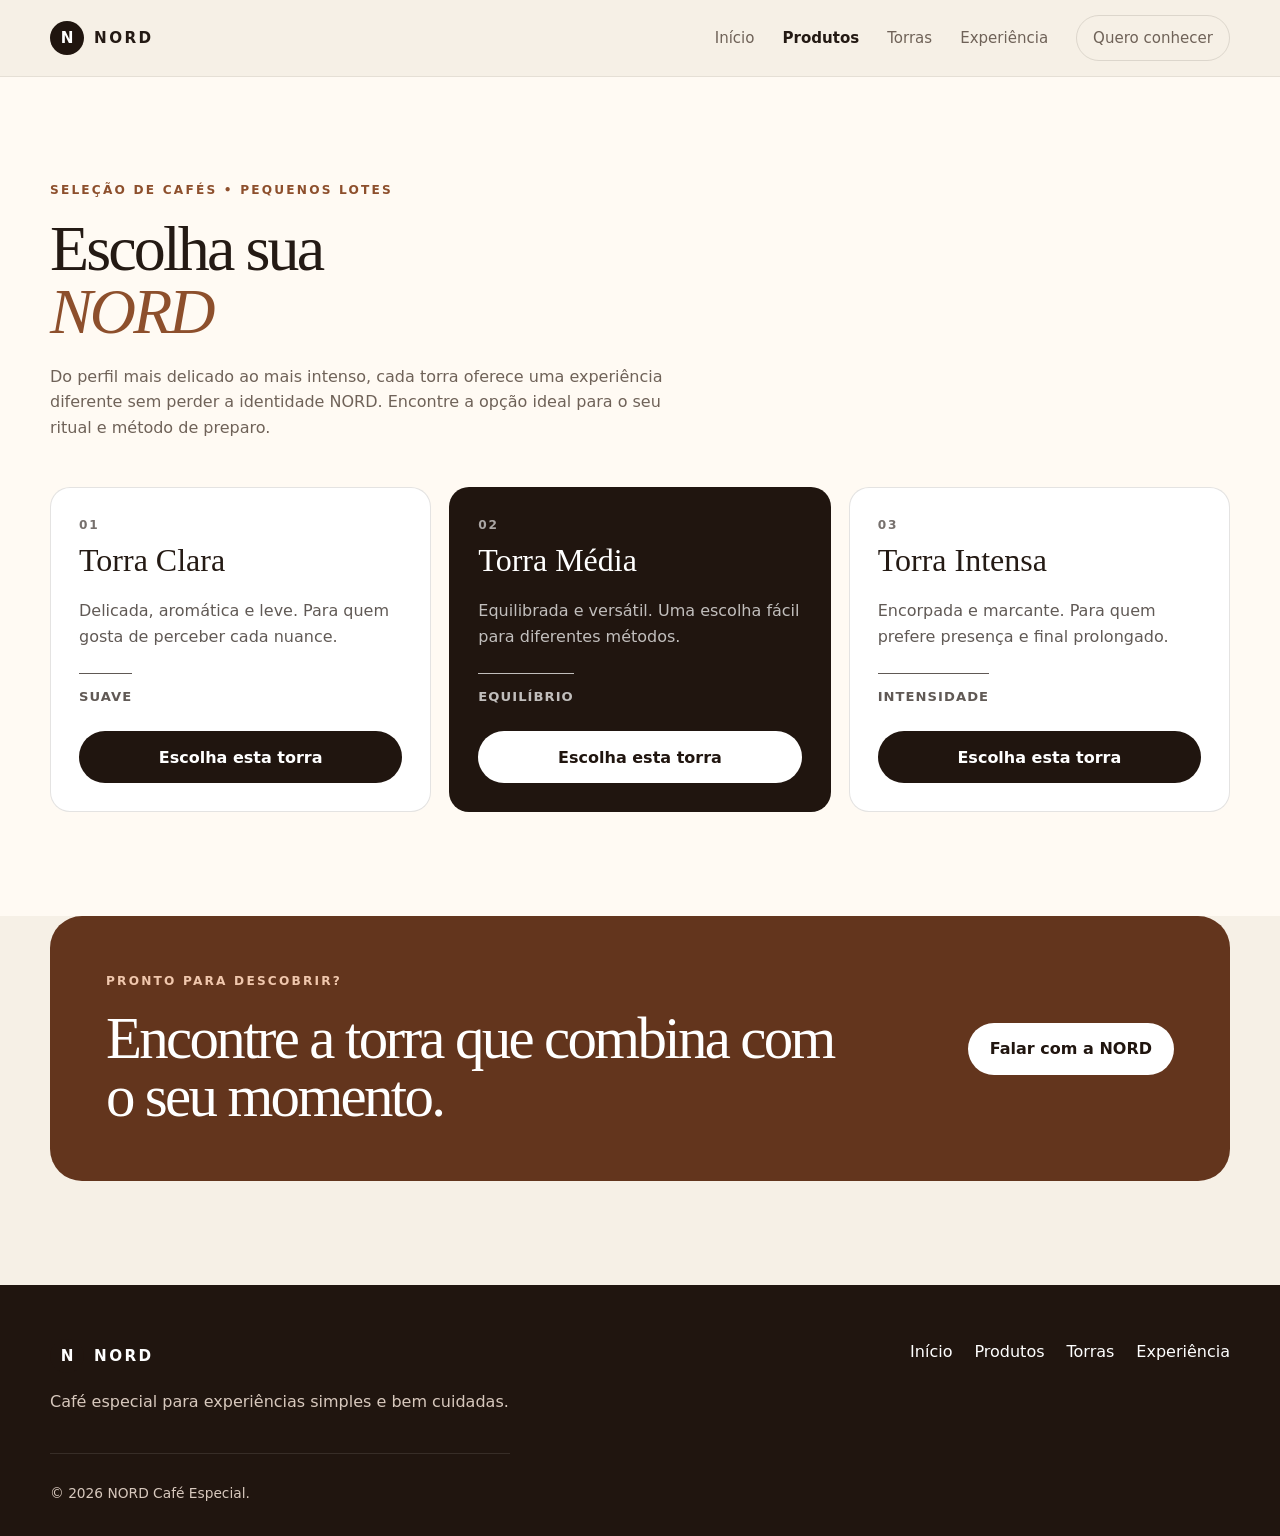
==== produtos.html @ 09970c81 "Adcionar página de produtos" ====
<!DOCTYPE html>
<html lang="pt-BR">
<head>
  <meta charset="UTF-8" />
  <meta name="viewport" content="width=device-width, initial-scale=1.0" />
  <meta
    name="description"
    content="NORD Produtos — Escolha sua torra ideal entre Clara, Média e Intensa. Café especial em pequenos lotes."
  />
  <title>NORD — Escolha sua NORD</title>

  <link rel="icon" href="assets/images/favicon.svg" type="image/svg+xml" />
  <link rel="stylesheet" href="assets/css/style.css" />
</head>

<body>
  <header class="site-header">
    <div class="container nav-wrapper">
      <a class="brand" href="index.html" aria-label="NORD - início">
        <span class="brand-mark">N</span>
        <span>NORD</span>
      </a>

      <button
        class="menu-toggle"
        type="button"
        aria-label="Abrir menu"
        aria-expanded="false"
        aria-controls="main-menu"
      >
        <span></span>
        <span></span>
      </button>

      <nav id="main-menu" class="main-nav" aria-label="Navegação principal">
        <a href="index.html">Início</a>
        <a class="active" href="produtos.html">Produtos</a>
        <a href="index.html#torras">Torras</a>
        <a href="index.html#origem">Experiência</a>
        <a class="nav-cta" href="index.html#contato">Quero conhecer</a>
      </nav>
    </div>
  </header>

  <main>
    <section class="section section-soft">
      <div class="container">
        <div class="section-heading">
          <p class="eyebrow">SELEÇÃO DE CAFÉS • PEQUENOS LOTES</p>
          <h1>
            Escolha sua
            <span>NORD</span>
          </h1>
          <p>
            Do perfil mais delicado ao mais intenso, cada torra oferece uma experiência diferente sem perder a identidade NORD. Encontre a opção ideal para o seu ritual e método de preparo.
          </p>
        </div>

        <div class="cards-grid">
          <article class="coffee-card">
            <span class="card-number">01</span>
            <h3>Torra Clara</h3>
            <p>Delicada, aromática e leve. Para quem gosta de perceber cada nuance.</p>
            <span class="card-tag">Suave</span>
            <a class="button button-primary card-button" href="index.html#contato">Escolha esta torra</a>
          </article>

          <article class="coffee-card featured">
            <span class="card-number">02</span>
            <h3>Torra Média</h3>
            <p>Equilibrada e versátil. Uma escolha fácil para diferentes métodos.</p>
            <span class="card-tag">Equilíbrio</span>
            <a class="button button-light card-button" href="index.html#contato">Escolha esta torra</a>
          </article>

          <article class="coffee-card">
            <span class="card-number">03</span>
            <h3>Torra Intensa</h3>
            <p>Encorpada e marcante. Para quem prefere presença e final prolongado.</p>
            <span class="card-tag">Intensidade</span>
            <a class="button button-primary card-button" href="index.html#contato">Escolha esta torra</a>
          </article>
        </div>
      </div>
    </section>

    <section class="contact-section">
      <div class="container contact-card">
        <div>
          <p class="eyebrow eyebrow-light">PRONTO PARA DESCOBRIR?</p>
          <h2>Encontre a torra que combina com o seu momento.</h2>
        </div>
        <a class="button button-light" href="mailto:contato@nord.exemplo">
          Falar com a NORD
        </a>
      </div>
    </section>
  </main>

  <footer class="site-footer">
    <div class="container footer-grid">
      <div>
        <a class="brand brand-footer" href="index.html">
          <span class="brand-mark">N</span>
          <span>NORD</span>
        </a>
        <p>Café especial para experiências simples e bem cuidadas.</p>
      </div>

      <div class="footer-links">
        <a href="index.html">Início</a>
        <a href="produtos.html">Produtos</a>
        <a href="index.html#torras">Torras</a>
        <a href="index.html#origem">Experiência</a>
      </div>

      <p class="copyright">
        © <span id="current-year"></span> NORD Café Especial.
      </p>
    </div>
  </footer>

  <script src="assets/js/main.js"></script>
</body>
</html>
---- assets/css/style.css ----
/* =========================================================
   NORD — Café Especial
   Site-base para atividade de Git, GitHub e Render
   ========================================================= */

:root {
  --bg: #f6f0e6;
  --surface: #fffaf3;
  --surface-2: #eee4d6;
  --text: #241a14;
  --muted: #6f6258;
  --accent: #8d4f2c;
  --accent-dark: #63351d;
  --dark: #20150f;
  --line: rgba(36, 26, 20, 0.12);
  --shadow: 0 24px 60px rgba(52, 30, 18, 0.12);
  --radius-lg: 32px;
  --radius-md: 20px;
  --container: 1180px;
}

* {
  box-sizing: border-box;
}

html {
  scroll-behavior: smooth;
}

body {
  margin: 0;
  font-family: Inter, ui-sans-serif, system-ui, -apple-system, BlinkMacSystemFont, "Segoe UI", sans-serif;
  background: var(--bg);
  color: var(--text);
  line-height: 1.6;
}

img {
  display: block;
  max-width: 100%;
}

a {
  color: inherit;
  text-decoration: none;
}

button,
a {
  -webkit-tap-highlight-color: transparent;
}

.container {
  width: min(calc(100% - 40px), var(--container));
  margin-inline: auto;
}

/* Header -------------------------------------------------- */

.site-header {
  position: sticky;
  top: 0;
  z-index: 50;
  backdrop-filter: blur(16px);
  background: rgba(246, 240, 230, 0.86);
  border-bottom: 1px solid rgba(36, 26, 20, 0.08);
}

.nav-wrapper {
  min-height: 76px;
  display: flex;
  align-items: center;
  justify-content: space-between;
  gap: 24px;
}

.brand {
  display: inline-flex;
  align-items: center;
  gap: 10px;
  font-size: 0.95rem;
  font-weight: 800;
  letter-spacing: 0.16em;
}

.brand-mark {
  width: 34px;
  height: 34px;
  border-radius: 50%;
  display: grid;
  place-items: center;
  color: #fff;
  background: var(--dark);
  letter-spacing: 0;
}

.main-nav {
  display: flex;
  align-items: center;
  gap: 28px;
  font-size: 0.94rem;
}

.main-nav a {
  color: var(--muted);
  transition: color 180ms ease;
}

.main-nav a:hover,
.main-nav a.active {
  color: var(--text);
  font-weight: 700;
}

.nav-cta {
  padding: 10px 16px;
  border: 1px solid var(--line);
  border-radius: 999px;
}

.menu-toggle {
  display: none;
  border: 0;
  background: transparent;
  padding: 8px;
  cursor: pointer;
}

.menu-toggle span {
  display: block;
  width: 24px;
  height: 2px;
  margin: 5px 0;
  background: var(--text);
}

/* Hero ---------------------------------------------------- */

.hero {
  min-height: calc(100vh - 76px);
  display: grid;
  align-items: center;
  padding: 72px 0 88px;
}

.hero-grid {
  display: grid;
  grid-template-columns: minmax(0, 0.9fr) minmax(420px, 1.1fr);
  align-items: center;
  gap: 64px;
}

.eyebrow {
  margin: 0 0 18px;
  font-size: 0.76rem;
  font-weight: 800;
  letter-spacing: 0.18em;
  color: var(--accent);
}

.hero h1,
.section-heading h1,
.section-heading h2,
.story-grid h2,
.contact-card h2 {
  margin: 0;
  font-family: Georgia, "Times New Roman", serif;
  font-weight: 500;
  line-height: 0.98;
  letter-spacing: -0.045em;
}

.hero h1 {
  max-width: 720px;
  font-size: clamp(4rem, 8vw, 7.6rem);
}

.hero h1 span {
  display: block;
  color: var(--accent);
  font-style: italic;
}

.hero-text {
  max-width: 610px;
  margin: 30px 0 0;
  font-size: 1.08rem;
  color: var(--muted);
}

.hero-actions {
  display: flex;
  align-items: center;
  flex-wrap: wrap;
  gap: 20px;
  margin-top: 34px;
}

.button {
  display: inline-flex;
  align-items: center;
  justify-content: center;
  min-height: 52px;
  padding: 0 22px;
  border-radius: 999px;
  font-weight: 750;
  transition: transform 180ms ease, background 180ms ease;
}

.button:hover {
  transform: translateY(-2px);
}

.button-primary {
  color: #fff;
  background: var(--dark);
}

.button-primary:hover {
  background: var(--accent-dark);
}

.text-link {
  font-weight: 700;
}

.hero-highlights {
  display: flex;
  flex-wrap: wrap;
  gap: 12px 24px;
  padding: 0;
  margin: 34px 0 0;
  list-style: none;
  color: var(--muted);
  font-size: 0.92rem;
}

.hero-highlights li::before {
  content: "•";
  margin-right: 8px;
  color: var(--accent);
}

.hero-visual {
  position: relative;
}

.image-frame {
  overflow: hidden;
  border-radius: var(--radius-lg);
  box-shadow: var(--shadow);
  background: var(--surface);
}

.image-frame img {
  width: 100%;
  aspect-ratio: 4 / 5;
  object-fit: cover;
  transition: transform 700ms cubic-bezier(.2,.7,.2,1);
}

.hero-visual:hover .image-frame img {
  transform: scale(1.025);
}

.floating-note {
  position: absolute;
  right: -22px;
  bottom: 34px;
  min-width: 172px;
  padding: 18px 20px;
  display: flex;
  align-items: baseline;
  gap: 10px;
  border-radius: 18px;
  color: #fff;
  background: var(--accent);
  box-shadow: var(--shadow);
}

.note-number {
  font-family: Georgia, "Times New Roman", serif;
  font-size: 2.2rem;
}

/* Sections ------------------------------------------------ */

.section {
  padding: 104px 0;
}

.section-soft {
  background: var(--surface);
}

.section-heading {
  max-width: 760px;
  margin-bottom: 46px;
}

.section-heading h1,
.section-heading h2,
.story-grid h2,
.contact-card h2 {
  font-size: clamp(2.7rem, 5vw, 5.2rem);
}

.section-heading h1 {
  margin-bottom: 20px;
}

.section-heading h1 span {
  display: block;
  color: var(--accent);
  font-style: italic;
}

.section-heading > p:last-child {
  max-width: 620px;
  color: var(--muted);
}

.cards-grid {
  display: grid;
  grid-template-columns: repeat(3, 1fr);
  gap: 18px;
}

.coffee-card {
  min-height: 310px;
  padding: 28px;
  display: flex;
  flex-direction: column;
  border: 1px solid var(--line);
  border-radius: var(--radius-md);
  background: #fff;
}

.coffee-card.featured {
  color: #fff;
  background: var(--dark);
}

.card-number {
  font-size: 0.76rem;
  font-weight: 800;
  letter-spacing: 0.15em;
  opacity: 0.62;
}

.coffee-card h3 {
  margin: auto 0 12px;
  font-family: Georgia, "Times New Roman", serif;
  font-size: 2rem;
  font-weight: 500;
}

.coffee-card p {
  margin: 0;
  color: inherit;
  opacity: 0.72;
}

.card-tag {
  align-self: flex-start;
  margin-top: 24px;
  padding-top: 12px;
  border-top: 1px solid currentColor;
  font-size: 0.82rem;
  font-weight: 800;
  letter-spacing: 0.08em;
  text-transform: uppercase;
  opacity: 0.72;
}

.card-button {
  width: 100%;
  margin-top: 24px;
}

.story-grid {
  display: grid;
  grid-template-columns: 0.9fr 1.1fr;
  gap: 80px;
}

.story-copy {
  padding-top: 34px;
}

.story-copy > p {
  max-width: 640px;
  margin-top: 0;
  color: var(--muted);
  font-size: 1.08rem;
}

.story-points {
  margin-top: 44px;
  border-top: 1px solid var(--line);
}

.story-points > div {
  display: grid;
  grid-template-columns: 54px 1fr;
  gap: 18px;
  padding: 18px 0;
  border-bottom: 1px solid var(--line);
}

.story-points strong {
  color: var(--accent);
}

/* CTA ----------------------------------------------------- */

.contact-section {
  padding: 0 0 104px;
}

.contact-card {
  padding: 56px;
  display: flex;
  align-items: center;
  justify-content: space-between;
  gap: 40px;
  border-radius: var(--radius-lg);
  color: #fff;
  background: var(--accent-dark);
}

.contact-card h2 {
  max-width: 760px;
  font-size: clamp(2.4rem, 4.6vw, 4.6rem);
}

.eyebrow-light {
  color: #f0c7ad;
}

.button-light {
  flex: 0 0 auto;
  color: var(--dark);
  background: #fff;
}

.button-light:hover {
  background: var(--surface-2);
}

/* Footer -------------------------------------------------- */

.site-footer {
  padding: 54px 0 32px;
  color: #d7c8bd;
  background: var(--dark);
}

.footer-grid {
  display: grid;
  grid-template-columns: 1fr auto;
  gap: 24px 48px;
  align-items: start;
}

.brand-footer {
  color: #fff;
}

.footer-grid p {
  max-width: 460px;
  margin-bottom: 0;
}

.footer-links {
  display: flex;
  gap: 22px;
  color: #fff;
}

.copyright {
  grid-column: 1 / -1;
  padding-top: 28px;
  border-top: 1px solid rgba(255,255,255,0.1);
  font-size: 0.86rem;
}

/* Responsividade ----------------------------------------- */

@media (max-width: 900px) {
  .hero-grid,
  .story-grid {
    grid-template-columns: 1fr;
  }

  .hero {
    padding-top: 48px;
  }

  .hero-visual {
    max-width: 650px;
  }

  .cards-grid {
    grid-template-columns: 1fr;
  }

  .coffee-card {
    min-height: 240px;
  }

  .contact-card {
    align-items: flex-start;
    flex-direction: column;
  }

  .floating-note {
    right: 18px;
  }
}

@media (max-width: 720px) {
  .container {
    width: min(calc(100% - 28px), var(--container));
  }

  .menu-toggle {
    display: block;
  }

  .main-nav {
    position: absolute;
    top: calc(100% + 1px);
    left: 14px;
    right: 14px;
    padding: 20px;
    display: none;
    align-items: stretch;
    flex-direction: column;
    gap: 8px;
    border: 1px solid var(--line);
    border-radius: 18px;
    background: var(--surface);
    box-shadow: var(--shadow);
  }

  .main-nav.is-open {
    display: flex;
  }

  .main-nav a {
    padding: 10px 8px;
  }

  .hero h1 {
    font-size: clamp(3.3rem, 18vw, 5.3rem);
  }

  .hero-grid {
    gap: 42px;
  }

  .section {
    padding: 78px 0;
  }

  .contact-card {
    padding: 34px 26px;
  }

  .footer-grid {
    grid-template-columns: 1fr;
  }

  .footer-links {
    flex-wrap: wrap;
  }

  .copyright {
    grid-column: auto;
  }
}
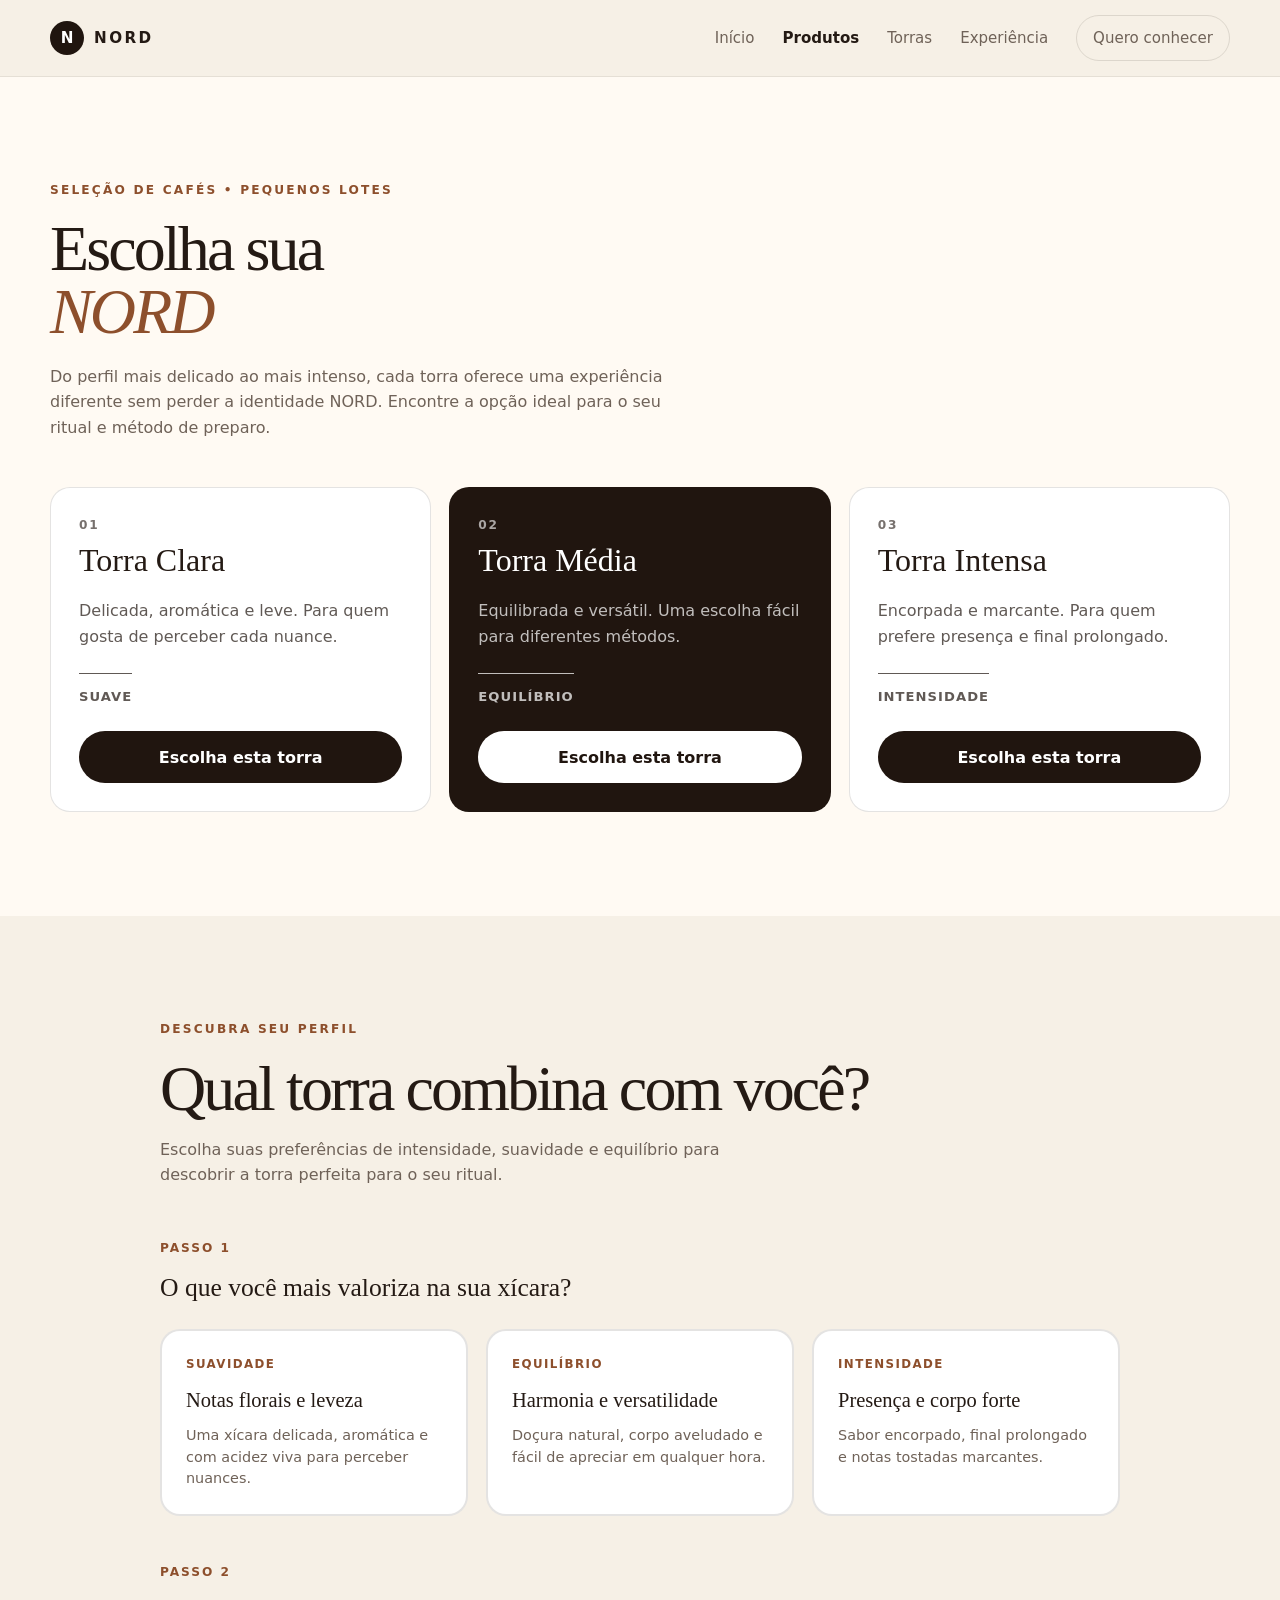
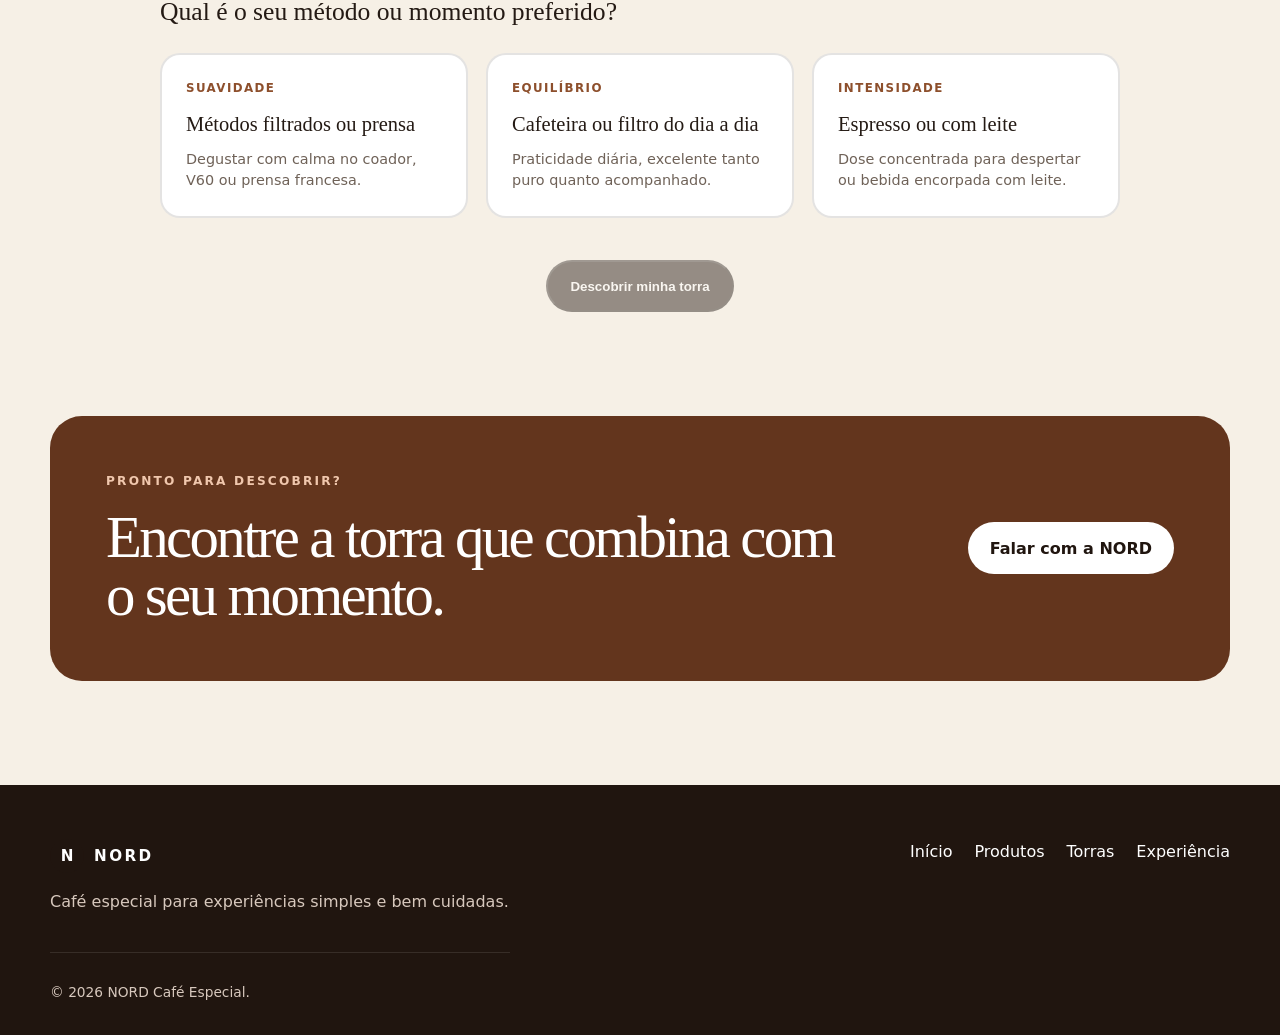
==== commit 3b563f47: "Adciona fluxo d esolicitação de café" ====
--- a/produtos.html
+++ b/produtos.html
@@ -57,7 +57,7 @@
         </div>
 
         <div class="cards-grid">
-          <article class="coffee-card">
+          <article class="coffee-card" id="torra-clara">
             <span class="card-number">01</span>
             <h3>Torra Clara</h3>
             <p>Delicada, aromática e leve. Para quem gosta de perceber cada nuance.</p>
@@ -65,7 +65,7 @@
             <a class="button button-primary card-button" href="index.html#contato">Escolha esta torra</a>
           </article>
 
-          <article class="coffee-card featured">
+          <article class="coffee-card featured" id="torra-media">
             <span class="card-number">02</span>
             <h3>Torra Média</h3>
             <p>Equilibrada e versátil. Uma escolha fácil para diferentes métodos.</p>
@@ -73,13 +73,123 @@
             <a class="button button-light card-button" href="index.html#contato">Escolha esta torra</a>
           </article>
 
-          <article class="coffee-card">
+          <article class="coffee-card" id="torra-intensa">
             <span class="card-number">03</span>
             <h3>Torra Intensa</h3>
             <p>Encorpada e marcante. Para quem prefere presença e final prolongado.</p>
             <span class="card-tag">Intensidade</span>
             <a class="button button-primary card-button" href="index.html#contato">Escolha esta torra</a>
           </article>
+        </div>
+      </div>
+    </section>
+
+    <!-- Seção: Qual torra combina com você? -->
+    <section class="section" id="quiz-section">
+      <div class="container">
+        <div class="quiz-container">
+          <div class="section-heading">
+            <p class="eyebrow">DESCUBRA SEU PERFIL</p>
+            <h2>Qual torra combina com você?</h2>
+            <p>
+              Escolha suas preferências de intensidade, suavidade e equilíbrio para descobrir a torra perfeita para o seu ritual.
+            </p>
+          </div>
+
+          <form id="coffee-quiz" class="quiz-form" onsubmit="return false;">
+            <!-- Passo 1 -->
+            <div class="quiz-step">
+              <span class="quiz-step-badge">Passo 1</span>
+              <h3 class="quiz-question">O que você mais valoriza na sua xícara?</h3>
+              <div class="quiz-options" role="radiogroup" aria-label="Preferência de perfil sensorial">
+                <label class="quiz-option">
+                  <input type="radio" name="perfil" value="suavidade" />
+                  <span class="quiz-option-card">
+                    <span class="option-tag">Suavidade</span>
+                    <strong class="option-title">Notas florais e leveza</strong>
+                    <span class="option-desc">Uma xícara delicada, aromática e com acidez viva para perceber nuances.</span>
+                  </span>
+                </label>
+
+                <label class="quiz-option">
+                  <input type="radio" name="perfil" value="equilibrio" />
+                  <span class="quiz-option-card">
+                    <span class="option-tag">Equilíbrio</span>
+                    <strong class="option-title">Harmonia e versatilidade</strong>
+                    <span class="option-desc">Doçura natural, corpo aveludado e fácil de apreciar em qualquer hora.</span>
+                  </span>
+                </label>
+
+                <label class="quiz-option">
+                  <input type="radio" name="perfil" value="intensidade" />
+                  <span class="quiz-option-card">
+                    <span class="option-tag">Intensidade</span>
+                    <strong class="option-title">Presença e corpo forte</strong>
+                    <span class="option-desc">Sabor encorpado, final prolongado e notas tostadas marcantes.</span>
+                  </span>
+                </label>
+              </div>
+            </div>
+
+            <!-- Passo 2 -->
+            <div class="quiz-step">
+              <span class="quiz-step-badge">Passo 2</span>
+              <h3 class="quiz-question">Qual é o seu método ou momento preferido?</h3>
+              <div class="quiz-options" role="radiogroup" aria-label="Momento e método de preparo">
+                <label class="quiz-option">
+                  <input type="radio" name="momento" value="suavidade" />
+                  <span class="quiz-option-card">
+                    <span class="option-tag">Suavidade</span>
+                    <strong class="option-title">Métodos filtrados ou prensa</strong>
+                    <span class="option-desc">Degustar com calma no coador, V60 ou prensa francesa.</span>
+                  </span>
+                </label>
+
+                <label class="quiz-option">
+                  <input type="radio" name="momento" value="equilibrio" />
+                  <span class="quiz-option-card">
+                    <span class="option-tag">Equilíbrio</span>
+                    <strong class="option-title">Cafeteira ou filtro do dia a dia</strong>
+                    <span class="option-desc">Praticidade diária, excelente tanto puro quanto acompanhado.</span>
+                  </span>
+                </label>
+
+                <label class="quiz-option">
+                  <input type="radio" name="momento" value="intensidade" />
+                  <span class="quiz-option-card">
+                    <span class="option-tag">Intensidade</span>
+                    <strong class="option-title">Espresso ou com leite</strong>
+                    <span class="option-desc">Dose concentrada para despertar ou bebida encorpada com leite.</span>
+                  </span>
+                </label>
+              </div>
+            </div>
+
+            <div class="quiz-actions">
+              <button type="button" id="btn-quiz-result" class="button button-primary" disabled>
+                Descobrir minha torra
+              </button>
+            </div>
+          </form>
+
+          <!-- Resultado sem recarregar a página -->
+          <div id="quiz-result" class="quiz-result" hidden aria-live="polite">
+            <div class="result-card">
+              <p class="eyebrow eyebrow-light">SUA TORRA RECOMENDADA</p>
+              <h3 id="result-title" class="result-title">Torra Clara</h3>
+              <p id="result-description" class="result-description">
+                Justificativa.
+              </p>
+              <div class="result-actions">
+                <a id="btn-ver-torra" class="button button-light" href="#torra-clara">
+                  Ver esta torra
+                </a>
+                <button type="button" id="btn-refazer-quiz" class="button button-secondary">
+                  Refazer teste
+                </button>
+              </div>
+            </div>
+          </div>
         </div>
       </div>
     </section>
--- a/assets/css/style.css
+++ b/assets/css/style.css
@@ -334,6 +334,8 @@
   border: 1px solid var(--line);
   border-radius: var(--radius-md);
   background: #fff;
+  scroll-margin-top: 100px;
+  transition: transform 300ms ease, box-shadow 300ms ease;
 }
 
 .coffee-card.featured {
@@ -580,3 +582,211 @@
     grid-column: auto;
   }
 }
+
+/* Quiz — Qual torra combina com você? -------------------- */
+
+.quiz-container {
+  max-width: 960px;
+  margin-inline: auto;
+}
+
+.quiz-form {
+  margin-top: 36px;
+}
+
+.quiz-step {
+  margin-bottom: 42px;
+}
+
+.quiz-step-badge {
+  display: inline-block;
+  margin-bottom: 10px;
+  font-size: 0.76rem;
+  font-weight: 800;
+  letter-spacing: 0.16em;
+  text-transform: uppercase;
+  color: var(--accent);
+}
+
+.quiz-question {
+  margin: 0 0 20px;
+  font-family: Georgia, "Times New Roman", serif;
+  font-size: 1.6rem;
+  font-weight: 500;
+  color: var(--text);
+}
+
+.quiz-options {
+  display: grid;
+  grid-template-columns: repeat(3, 1fr);
+  gap: 18px;
+}
+
+.quiz-option {
+  position: relative;
+  display: block;
+  cursor: pointer;
+}
+
+.quiz-option input[type="radio"] {
+  position: absolute;
+  opacity: 0;
+  width: 0;
+  height: 0;
+  pointer-events: none;
+}
+
+.quiz-option-card {
+  display: flex;
+  flex-direction: column;
+  height: 100%;
+  padding: 24px;
+  border: 2px solid var(--line);
+  border-radius: var(--radius-md);
+  background: #fff;
+  transition: transform 180ms ease, border-color 180ms ease, box-shadow 180ms ease, background 180ms ease;
+}
+
+.quiz-option:hover .quiz-option-card {
+  transform: translateY(-2px);
+  border-color: rgba(141, 79, 44, 0.4);
+  box-shadow: 0 12px 30px rgba(52, 30, 18, 0.08);
+}
+
+.quiz-option.is-selected .quiz-option-card,
+.quiz-option input:checked + .quiz-option-card {
+  border-color: var(--accent);
+  background: var(--surface);
+  box-shadow: 0 14px 34px rgba(141, 79, 44, 0.15);
+}
+
+.option-tag {
+  align-self: flex-start;
+  margin-bottom: 10px;
+  font-size: 0.74rem;
+  font-weight: 800;
+  letter-spacing: 0.12em;
+  text-transform: uppercase;
+  color: var(--accent);
+}
+
+.option-title {
+  display: block;
+  font-family: Georgia, "Times New Roman", serif;
+  font-size: 1.28rem;
+  font-weight: 500;
+  color: var(--text);
+  margin-bottom: 8px;
+}
+
+.option-desc {
+  font-size: 0.9rem;
+  color: var(--muted);
+  line-height: 1.5;
+}
+
+.quiz-actions {
+  display: flex;
+  justify-content: center;
+  margin-top: 36px;
+}
+
+.quiz-actions .button:disabled {
+  opacity: 0.45;
+  cursor: not-allowed;
+  transform: none;
+}
+
+/* Resultado do Quiz */
+.quiz-result {
+  margin-top: 48px;
+}
+
+.result-card {
+  padding: 48px;
+  border-radius: var(--radius-lg);
+  background: var(--dark);
+  color: #fff;
+  box-shadow: var(--shadow);
+  animation: resultFadeIn 400ms ease-out forwards;
+}
+
+@keyframes resultFadeIn {
+  from {
+    opacity: 0;
+    transform: translateY(16px);
+  }
+  to {
+    opacity: 1;
+    transform: translateY(0);
+  }
+}
+
+.result-title {
+  margin: 10px 0 14px;
+  font-family: Georgia, "Times New Roman", serif;
+  font-size: clamp(2.2rem, 4vw, 3.2rem);
+  font-weight: 500;
+  color: #fff;
+}
+
+.result-description {
+  max-width: 680px;
+  margin: 0 0 30px;
+  font-size: 1.08rem;
+  line-height: 1.6;
+  color: #d7c8bd;
+}
+
+.result-actions {
+  display: flex;
+  gap: 16px;
+  flex-wrap: wrap;
+  align-items: center;
+}
+
+.button-secondary {
+  color: #fff;
+  background: transparent;
+  border: 1px solid rgba(255, 255, 255, 0.3);
+}
+
+.button-secondary:hover {
+  background: rgba(255, 255, 255, 0.1);
+  border-color: #fff;
+}
+
+/* Destaque do Card correspondente */
+@keyframes cardHighlight {
+  0% {
+    transform: translateY(0);
+    box-shadow: 0 0 0 0 rgba(141, 79, 44, 0.5);
+  }
+  25% {
+    transform: translateY(-8px);
+    box-shadow: 0 0 0 5px var(--accent), 0 20px 45px rgba(141, 79, 44, 0.35);
+  }
+  75% {
+    transform: translateY(-8px);
+    box-shadow: 0 0 0 5px var(--accent), 0 20px 45px rgba(141, 79, 44, 0.35);
+  }
+  100% {
+    transform: translateY(0);
+    box-shadow: none;
+  }
+}
+
+.coffee-card.highlight-card {
+  animation: cardHighlight 2.4s cubic-bezier(0.2, 0.8, 0.2, 1);
+}
+
+@media (max-width: 800px) {
+  .quiz-options {
+    grid-template-columns: 1fr;
+  }
+
+  .result-card {
+    padding: 32px 24px;
+  }
+}
+
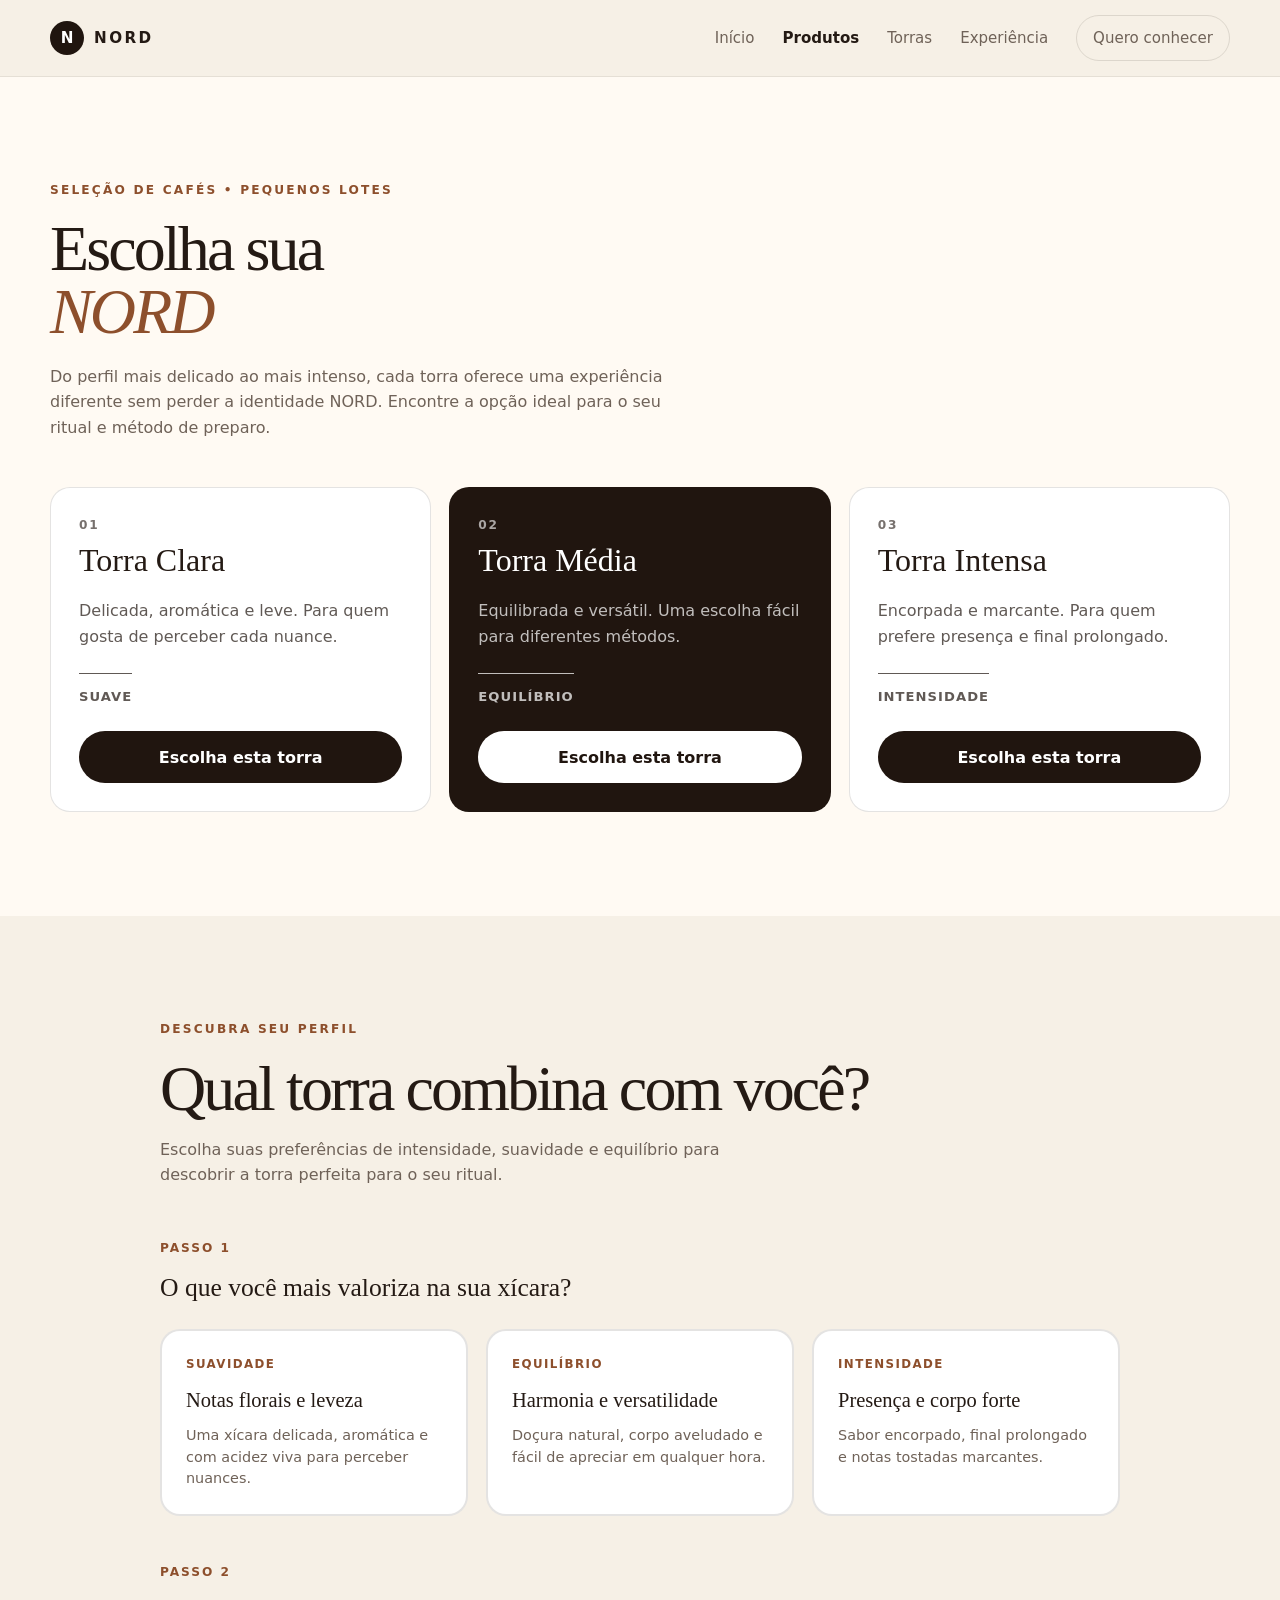
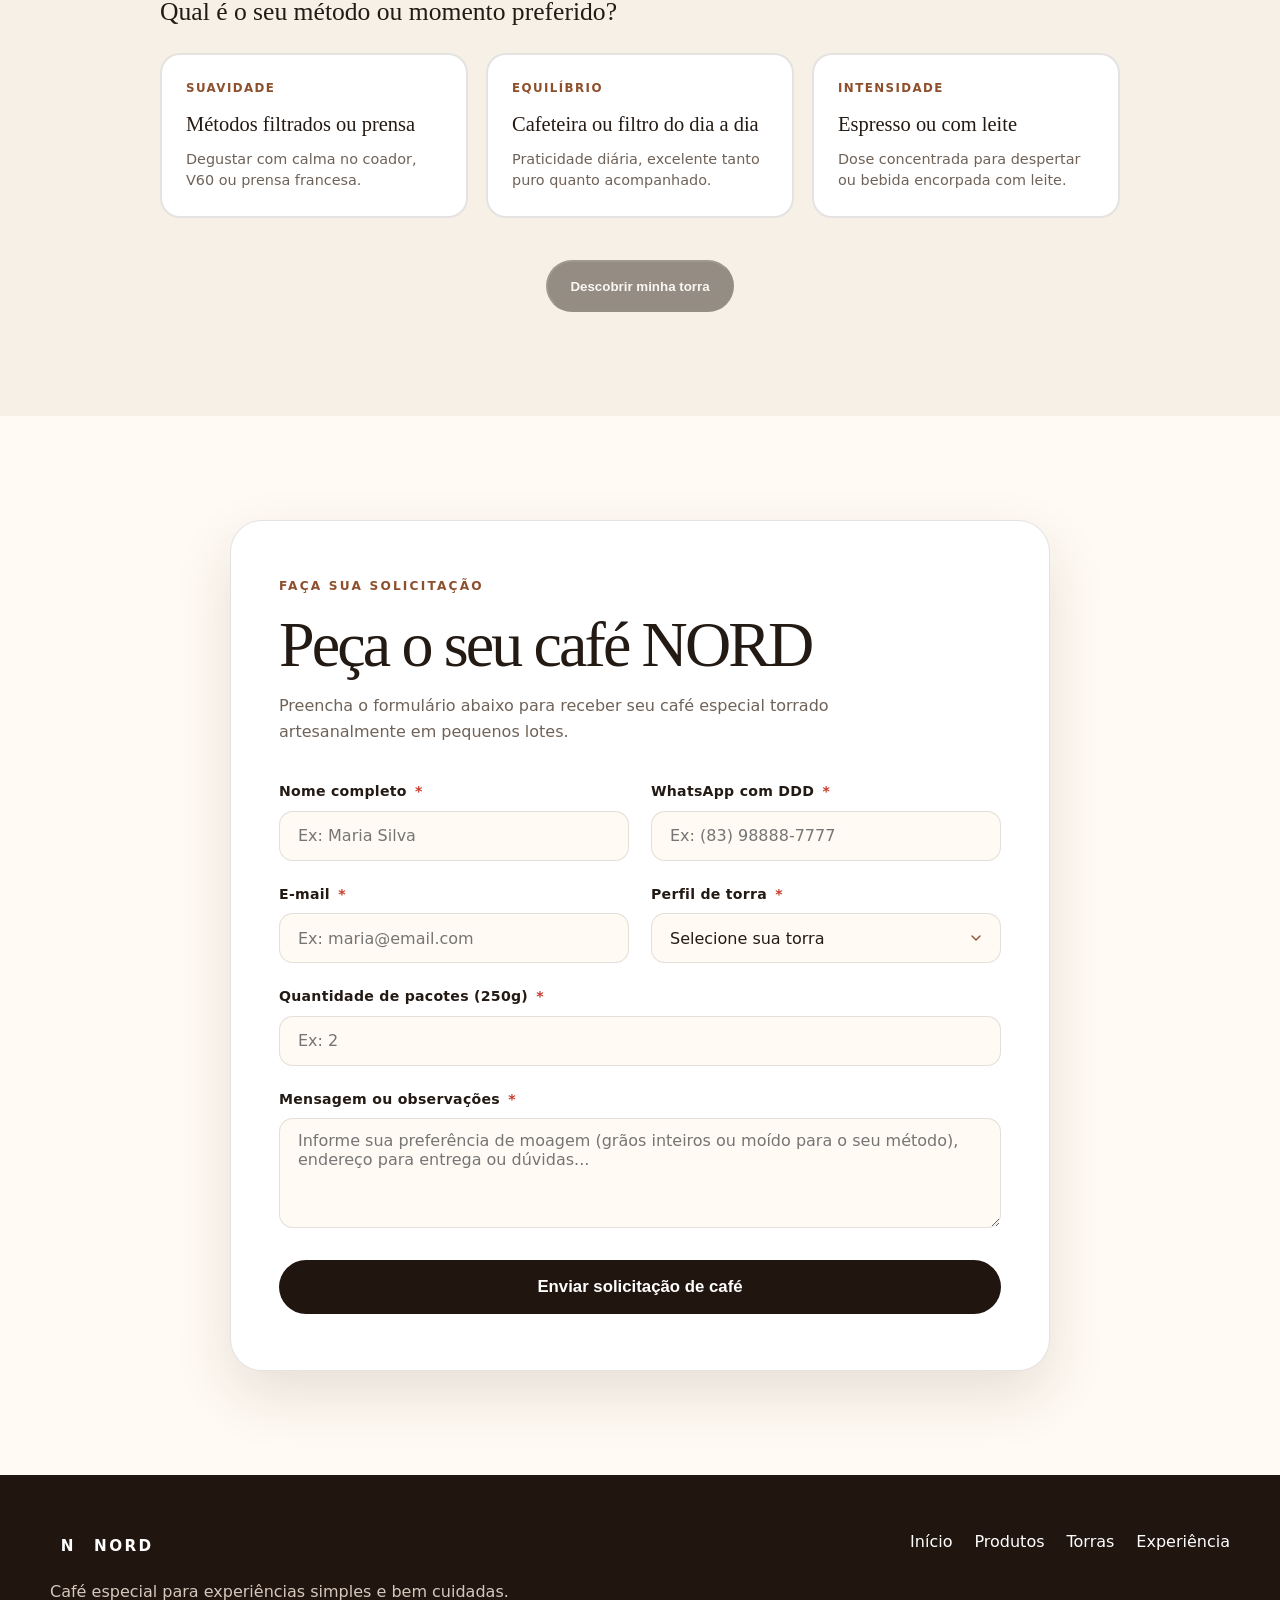
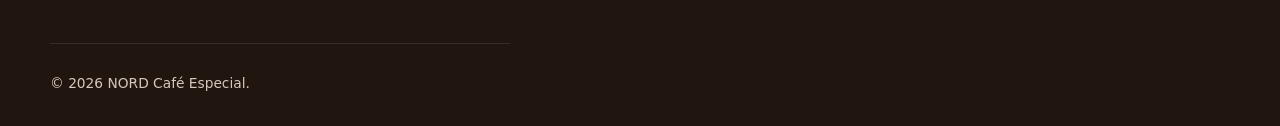
==== commit 435d84a5: "Adcionar fluxo d esolicitação do café" ====
--- a/produtos.html
+++ b/produtos.html
@@ -62,7 +62,7 @@
             <h3>Torra Clara</h3>
             <p>Delicada, aromática e leve. Para quem gosta de perceber cada nuance.</p>
             <span class="card-tag">Suave</span>
-            <a class="button button-primary card-button" href="index.html#contato">Escolha esta torra</a>
+            <a class="button button-primary card-button btn-escolher-torra" href="#pedido" data-torra="clara">Escolha esta torra</a>
           </article>
 
           <article class="coffee-card featured" id="torra-media">
@@ -70,7 +70,7 @@
             <h3>Torra Média</h3>
             <p>Equilibrada e versátil. Uma escolha fácil para diferentes métodos.</p>
             <span class="card-tag">Equilíbrio</span>
-            <a class="button button-light card-button" href="index.html#contato">Escolha esta torra</a>
+            <a class="button button-light card-button btn-escolher-torra" href="#pedido" data-torra="media">Escolha esta torra</a>
           </article>
 
           <article class="coffee-card" id="torra-intensa">
@@ -78,7 +78,7 @@
             <h3>Torra Intensa</h3>
             <p>Encorpada e marcante. Para quem prefere presença e final prolongado.</p>
             <span class="card-tag">Intensidade</span>
-            <a class="button button-primary card-button" href="index.html#contato">Escolha esta torra</a>
+            <a class="button button-primary card-button btn-escolher-torra" href="#pedido" data-torra="intensa">Escolha esta torra</a>
           </article>
         </div>
       </div>
@@ -194,15 +194,136 @@
       </div>
     </section>
 
-    <section class="contact-section">
-      <div class="container contact-card">
-        <div>
-          <p class="eyebrow eyebrow-light">PRONTO PARA DESCOBRIR?</p>
-          <h2>Encontre a torra que combina com o seu momento.</h2>
+    <!-- Seção: Formulário de Pedidos -->
+    <section class="section section-order" id="pedido">
+      <div class="container">
+        <div class="order-wrapper">
+          <div class="section-heading" style="margin-bottom: 24px;">
+            <p class="eyebrow">FAÇA SUA SOLICITAÇÃO</p>
+            <h2>Peça o seu café NORD</h2>
+            <p>
+              Preencha o formulário abaixo para receber seu café especial torrado artesanalmente em pequenos lotes.
+            </p>
+          </div>
+
+          <form id="order-form" class="order-form" novalidate>
+            <div class="form-grid">
+              <!-- Nome -->
+              <div class="form-group">
+                <label for="order-nome" class="form-label">
+                  Nome completo <span class="required-mark">*</span>
+                </label>
+                <input
+                  type="text"
+                  id="order-nome"
+                  name="nome"
+                  class="form-control"
+                  placeholder="Ex: Maria Silva"
+                  required
+                />
+                <span class="form-error-msg">Por favor, informe seu nome.</span>
+              </div>
+
+              <!-- WhatsApp -->
+              <div class="form-group">
+                <label for="order-whatsapp" class="form-label">
+                  WhatsApp com DDD <span class="required-mark">*</span>
+                </label>
+                <input
+                  type="tel"
+                  id="order-whatsapp"
+                  name="whatsapp"
+                  class="form-control"
+                  placeholder="Ex: (83) 98888-7777"
+                  required
+                />
+                <span class="form-error-msg">Por favor, informe seu WhatsApp com DDD.</span>
+              </div>
+
+              <!-- Email -->
+              <div class="form-group">
+                <label for="order-email" class="form-label">
+                  E-mail <span class="required-mark">*</span>
+                </label>
+                <input
+                  type="email"
+                  id="order-email"
+                  name="email"
+                  class="form-control"
+                  placeholder="Ex: maria@email.com"
+                  required
+                />
+                <span class="form-error-msg">Por favor, informe um e-mail válido.</span>
+              </div>
+
+              <!-- Torra -->
+              <div class="form-group">
+                <label for="order-torra" class="form-label">
+                  Perfil de torra <span class="required-mark">*</span>
+                </label>
+                <select id="order-torra" name="torra" class="form-control" required>
+                  <option value="">Selecione sua torra</option>
+                  <option value="clara">Torra Clara (Delicada e Floral)</option>
+                  <option value="media">Torra Média (Equilibrada e Versátil)</option>
+                  <option value="intensa">Torra Intensa (Encorpada e Marcante)</option>
+                </select>
+                <span class="form-error-msg">Por favor, selecione uma torra.</span>
+              </div>
+
+              <!-- Quantidade -->
+              <div class="form-group full-width">
+                <label for="order-quantidade" class="form-label">
+                  Quantidade de pacotes (250g) <span class="required-mark">*</span>
+                </label>
+                <input
+                  type="number"
+                  id="order-quantidade"
+                  name="quantidade"
+                  min="1"
+                  max="100"
+                  class="form-control"
+                  placeholder="Ex: 2"
+                  required
+                />
+                <span class="form-error-msg">Por favor, informe a quantidade desejada (mínimo 1).</span>
+              </div>
+
+              <!-- Mensagem -->
+              <div class="form-group full-width">
+                <label for="order-mensagem" class="form-label">
+                  Mensagem ou observações <span class="required-mark">*</span>
+                </label>
+                <textarea
+                  id="order-mensagem"
+                  name="mensagem"
+                  class="form-control"
+                  rows="4"
+                  placeholder="Informe sua preferência de moagem (grãos inteiros ou moído para o seu método), endereço para entrega ou dúvidas..."
+                  required
+                ></textarea>
+                <span class="form-error-msg">Por favor, escreva sua mensagem ou observação.</span>
+              </div>
+            </div>
+
+            <div class="order-actions">
+              <button type="submit" class="button button-primary order-submit-btn">
+                Enviar solicitação de café
+              </button>
+            </div>
+          </form>
+
+          <!-- Card de Confirmação e Sucesso -->
+          <div id="order-success" class="order-success-card" hidden aria-live="polite">
+            <div class="success-badge">✓</div>
+            <h3 id="order-success-message">Solicitação recebida! A NORD entrará em contato.</h3>
+            <p>
+              Recebemos seu pedido com carinho. Nossa equipe entrará em contato em breve via WhatsApp ou e-mail para confirmar a disponibilidade do lote e combinar a entrega.
+            </p>
+            <button type="button" id="btn-novo-pedido" class="button button-light">
+              Fazer novo pedido
+            </button>
+          </div>
         </div>
-        <a class="button button-light" href="mailto:contato@nord.exemplo">
-          Falar com a NORD
-        </a>
       </div>
     </section>
   </main>
--- a/assets/css/style.css
+++ b/assets/css/style.css
@@ -790,3 +790,198 @@
   }
 }
 
+/* Formulário de Pedidos ----------------------------------- */
+
+.section-order {
+  padding: 104px 0;
+  background: var(--surface);
+}
+
+.order-wrapper {
+  max-width: 820px;
+  margin-inline: auto;
+  background: #fff;
+  border: 1px solid var(--line);
+  border-radius: var(--radius-lg);
+  padding: 56px 48px;
+  box-shadow: var(--shadow);
+  scroll-margin-top: 100px;
+}
+
+.order-form {
+  margin-top: 36px;
+}
+
+.form-grid {
+  display: grid;
+  grid-template-columns: 1fr 1fr;
+  gap: 22px;
+}
+
+.form-group {
+  display: flex;
+  flex-direction: column;
+}
+
+.form-group.full-width {
+  grid-column: 1 / -1;
+}
+
+.form-label {
+  margin-bottom: 8px;
+  font-size: 0.88rem;
+  font-weight: 700;
+  color: var(--text);
+  letter-spacing: 0.02em;
+}
+
+.form-label .required-mark {
+  color: #c93b2b;
+  margin-left: 3px;
+}
+
+.form-control {
+  width: 100%;
+  min-height: 50px;
+  padding: 12px 18px;
+  font-family: inherit;
+  font-size: 1rem;
+  color: var(--text);
+  background: var(--surface);
+  border: 1.5px solid var(--line);
+  border-radius: 14px;
+  transition: border-color 180ms ease, box-shadow 180ms ease, background 180ms ease;
+}
+
+.form-control:focus {
+  outline: none;
+  background: #fff;
+  border-color: var(--accent);
+  box-shadow: 0 0 0 4px rgba(141, 79, 44, 0.15);
+}
+
+.form-control.is-invalid {
+  border-color: #c93b2b;
+  background: #fff8f7;
+}
+
+.form-control.is-invalid:focus {
+  box-shadow: 0 0 0 4px rgba(201, 59, 43, 0.15);
+}
+
+.form-control.highlight-field {
+  animation: fieldFlash 1.6s ease;
+}
+
+@keyframes fieldFlash {
+  0%, 100% { border-color: var(--line); }
+  30%, 70% { border-color: var(--accent); box-shadow: 0 0 0 4px rgba(141, 79, 44, 0.25); }
+}
+
+select.form-control {
+  appearance: none;
+  background-image: url("data:image/svg+xml,%3Csvg xmlns='http://www.w3.org/2000/svg' width='16' height='16' viewBox='0 0 24 24' fill='none' stroke='%238d4f2c' stroke-width='2' stroke-linecap='round' stroke-linejoin='round'%3E%3Cpath d='m6 9 6 6 6-6'/%3E%3C/svg%3E");
+  background-repeat: no-repeat;
+  background-position: right 16px center;
+  padding-right: 44px;
+  cursor: pointer;
+}
+
+textarea.form-control {
+  min-height: 110px;
+  resize: vertical;
+}
+
+.form-error-msg {
+  display: none;
+  margin-top: 6px;
+  font-size: 0.8rem;
+  font-weight: 600;
+  color: #c93b2b;
+}
+
+.form-group.has-error .form-error-msg {
+  display: block;
+}
+
+.order-actions {
+  margin-top: 32px;
+  display: flex;
+  justify-content: flex-start;
+}
+
+.order-submit-btn {
+  width: 100%;
+  min-height: 54px;
+  font-size: 1.05rem;
+  border: 0;
+  cursor: pointer;
+}
+
+/* Card de Sucesso */
+.order-success-card {
+  padding: 48px 36px;
+  border-radius: var(--radius-md);
+  background: var(--dark);
+  color: #fff;
+  text-align: center;
+  box-shadow: var(--shadow);
+  animation: resultFadeIn 400ms ease-out forwards;
+}
+
+.success-badge {
+  display: inline-flex;
+  align-items: center;
+  justify-content: center;
+  width: 58px;
+  height: 58px;
+  border-radius: 50%;
+  background: rgba(141, 79, 44, 0.25);
+  color: #f0c7ad;
+  font-size: 1.8rem;
+  margin-bottom: 20px;
+  border: 1px solid var(--accent);
+}
+
+.order-success-card h3 {
+  font-family: Georgia, "Times New Roman", serif;
+  font-size: clamp(1.8rem, 3.5vw, 2.4rem);
+  font-weight: 500;
+  margin: 0 0 14px;
+  color: #fff;
+}
+
+.order-success-card p {
+  color: #d7c8bd;
+  max-width: 520px;
+  margin: 0 auto 28px;
+  font-size: 1.05rem;
+  line-height: 1.6;
+}
+
+@media (max-width: 768px) {
+  .section-order {
+    padding: 72px 0;
+  }
+
+  .order-wrapper {
+    padding: 34px 20px;
+    border-radius: var(--radius-md);
+  }
+
+  .form-grid {
+    grid-template-columns: 1fr;
+    gap: 18px;
+  }
+
+  .form-control {
+    font-size: 16px;
+    min-height: 48px;
+  }
+
+  .order-success-card {
+    padding: 34px 20px;
+  }
+}
+
+
